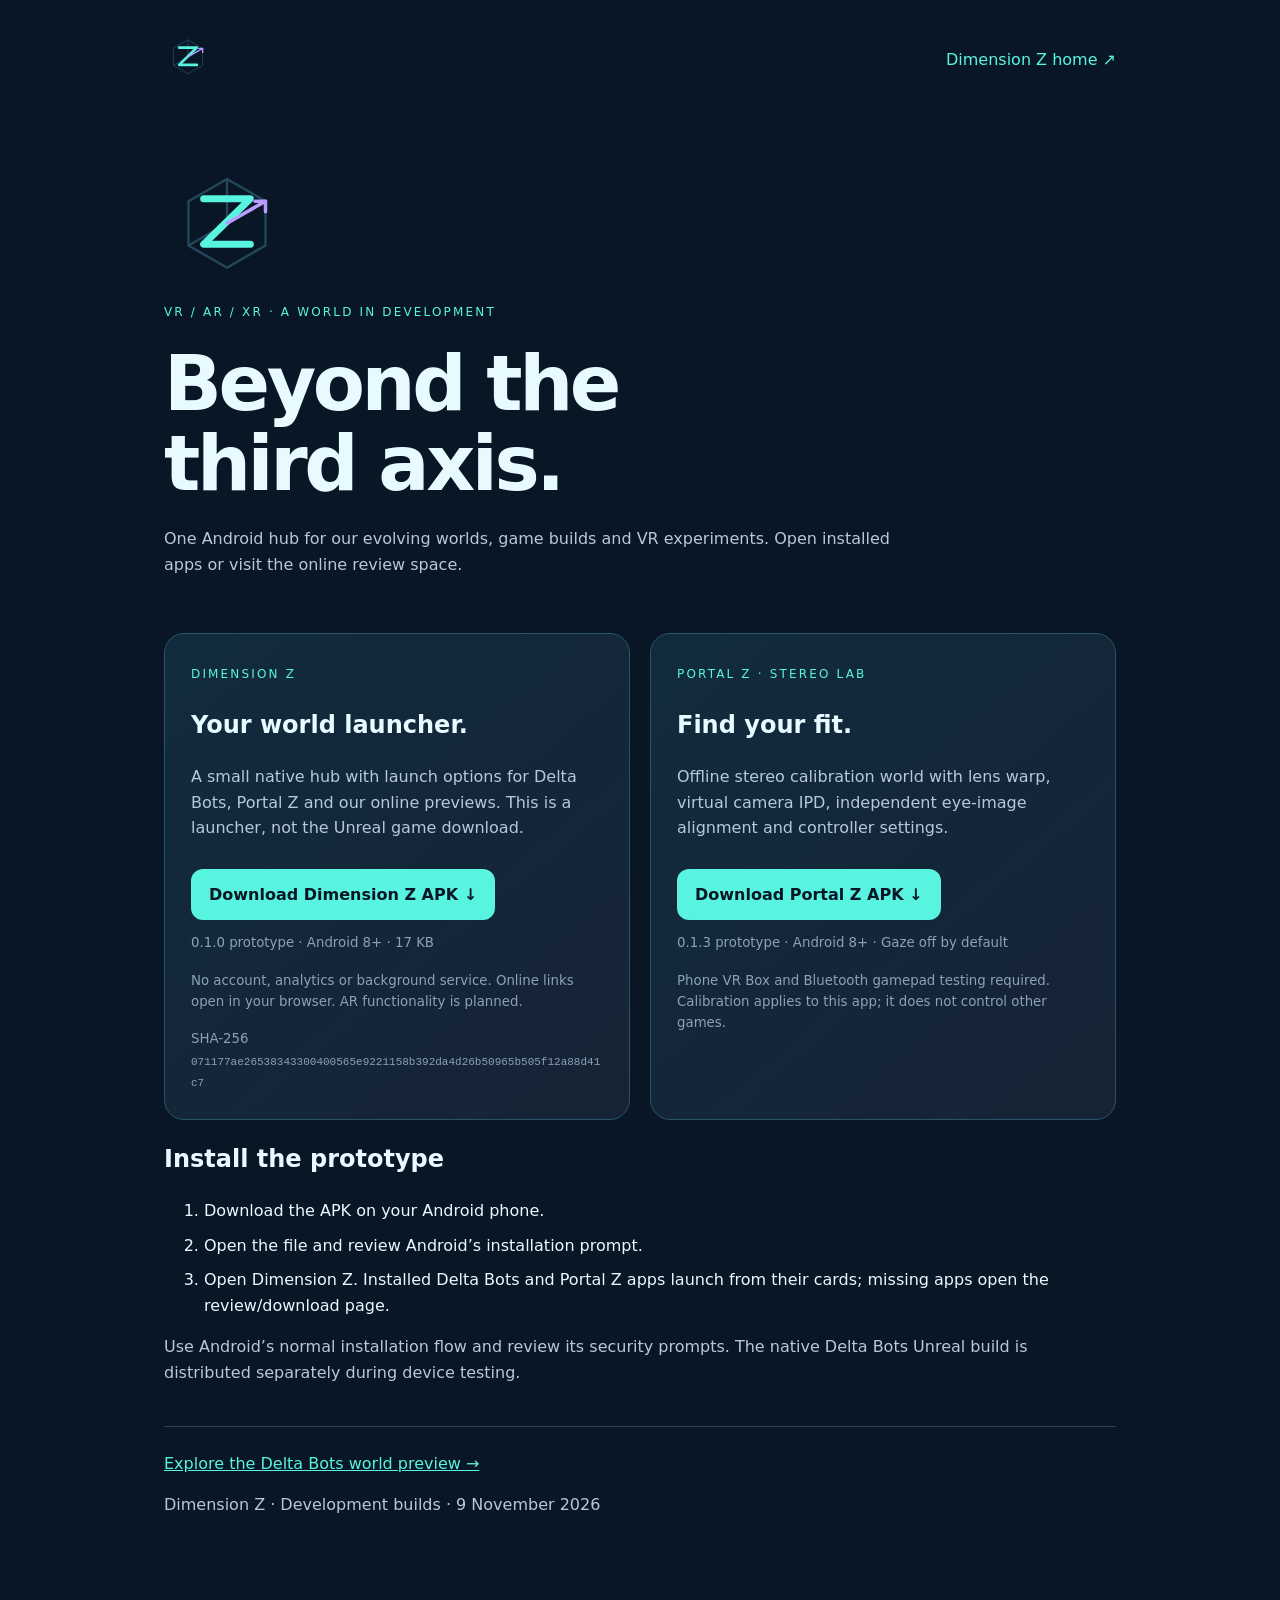
==== docs/downloads/index.html @ 00f0204a "Add Dimension Z Android hub, downloads and reviewed asset bridge" ====
<!doctype html><html lang="en"><head><meta charset="utf-8"><meta name="viewport" content="width=device-width,initial-scale=1"><meta name="theme-color" content="#081625"><meta name="description" content="Download the Dimension Z Android development hub and Portal Z VR calibration prototype."><title>Dimension Z · Get the app</title><link rel="icon" href="dimension-z-logo.svg"><style>
*{box-sizing:border-box}body{margin:0;background:#081625;color:#e7faff;font:16px/1.6 system-ui,sans-serif}main{max-width:1000px;margin:auto;padding:32px 24px 70px}nav{display:flex;align-items:center;justify-content:space-between;gap:20px}nav img{width:48px}a{color:#59f4df}nav a{text-decoration:none}.hero{padding:70px 0 40px;max-width:730px}.hero img{width:126px}.eyebrow{font-size:12px;letter-spacing:.18em;color:#59f4df}h1{font-size:clamp(40px,8vw,76px);line-height:1.05;letter-spacing:-.045em;margin:22px 0}p{color:#b6c8dc}.grid{display:grid;grid-template-columns:repeat(auto-fit,minmax(270px,1fr));gap:20px}.card{background:linear-gradient(140deg,#112b3d,#162335);border:1px solid #28546a;padding:26px;border-radius:20px}.button{display:inline-block;border-radius:12px;background:#59f4df;color:#081625;font-weight:750;padding:13px 18px;text-decoration:none;margin:12px 0}small{display:block;color:#8ca1b7}code{overflow-wrap:anywhere;font-size:11px}footer{margin-top:40px;border-top:1px solid #25475c;padding-top:24px}li{margin:9px 0}a:focus-visible{outline:3px solid #b79cff;outline-offset:5px}
</style></head><body><main><nav><a href="../"><img src="dimension-z-logo.svg" alt="Dimension Z Z-axis logo"></a><a href="https://shopperspot.in/dimension-z/">Dimension Z home ↗</a></nav><section class="hero"><img src="dimension-z-logo.svg" alt="Cyan Z with a violet third-axis arrow"><p class="eyebrow">VR / AR / XR · A WORLD IN DEVELOPMENT</p><h1>Beyond the<br>third axis.</h1><p>One Android hub for our evolving worlds, game builds and VR experiments. Open installed apps or visit the online review space.</p></section><div class="grid"><article class="card"><span class="eyebrow">DIMENSION Z</span><h2>Your world launcher.</h2><p>A small native hub with launch options for Delta Bots, Portal Z and our online previews. This is a launcher, not the Unreal game download.</p><a class="button" href="dimension-z-0.1.0-prototype.apk" download>Download Dimension Z APK ↓</a><small>0.1.0 prototype · Android 8+ · 17 KB</small><p><small>No account, analytics or background service. Online links open in your browser. AR functionality is planned.</small></p><small>SHA-256<br><code>071177ae26538343300400565e9221158b392da4d26b50965b505f12a88d41c7</code></small></article><article class="card"><span class="eyebrow">PORTAL Z · STEREO LAB</span><h2>Find your fit.</h2><p>Offline stereo calibration world with lens warp, virtual camera IPD, independent eye-image alignment and controller settings.</p><a class="button" href="portal-z-0.1.3-prototype.apk" download>Download Portal Z APK ↓</a><small>0.1.3 prototype · Android 8+ · Gaze off by default</small><p><small>Phone VR Box and Bluetooth gamepad testing required. Calibration applies to this app; it does not control other games.</small></p></article></div><section><h2>Install the prototype</h2><ol><li>Download the APK on your Android phone.</li><li>Open the file and review Android’s installation prompt.</li><li>Open Dimension Z. Installed Delta Bots and Portal Z apps launch from their cards; missing apps open the review/download page.</li></ol><p>Use Android’s normal installation flow and review its security prompts. The native Delta Bots Unreal build is distributed separately during device testing.</p></section><footer><a href="../">Explore the Delta Bots world preview →</a><p>Dimension Z · Development builds · 9 November 2026</p></footer></main></body></html>
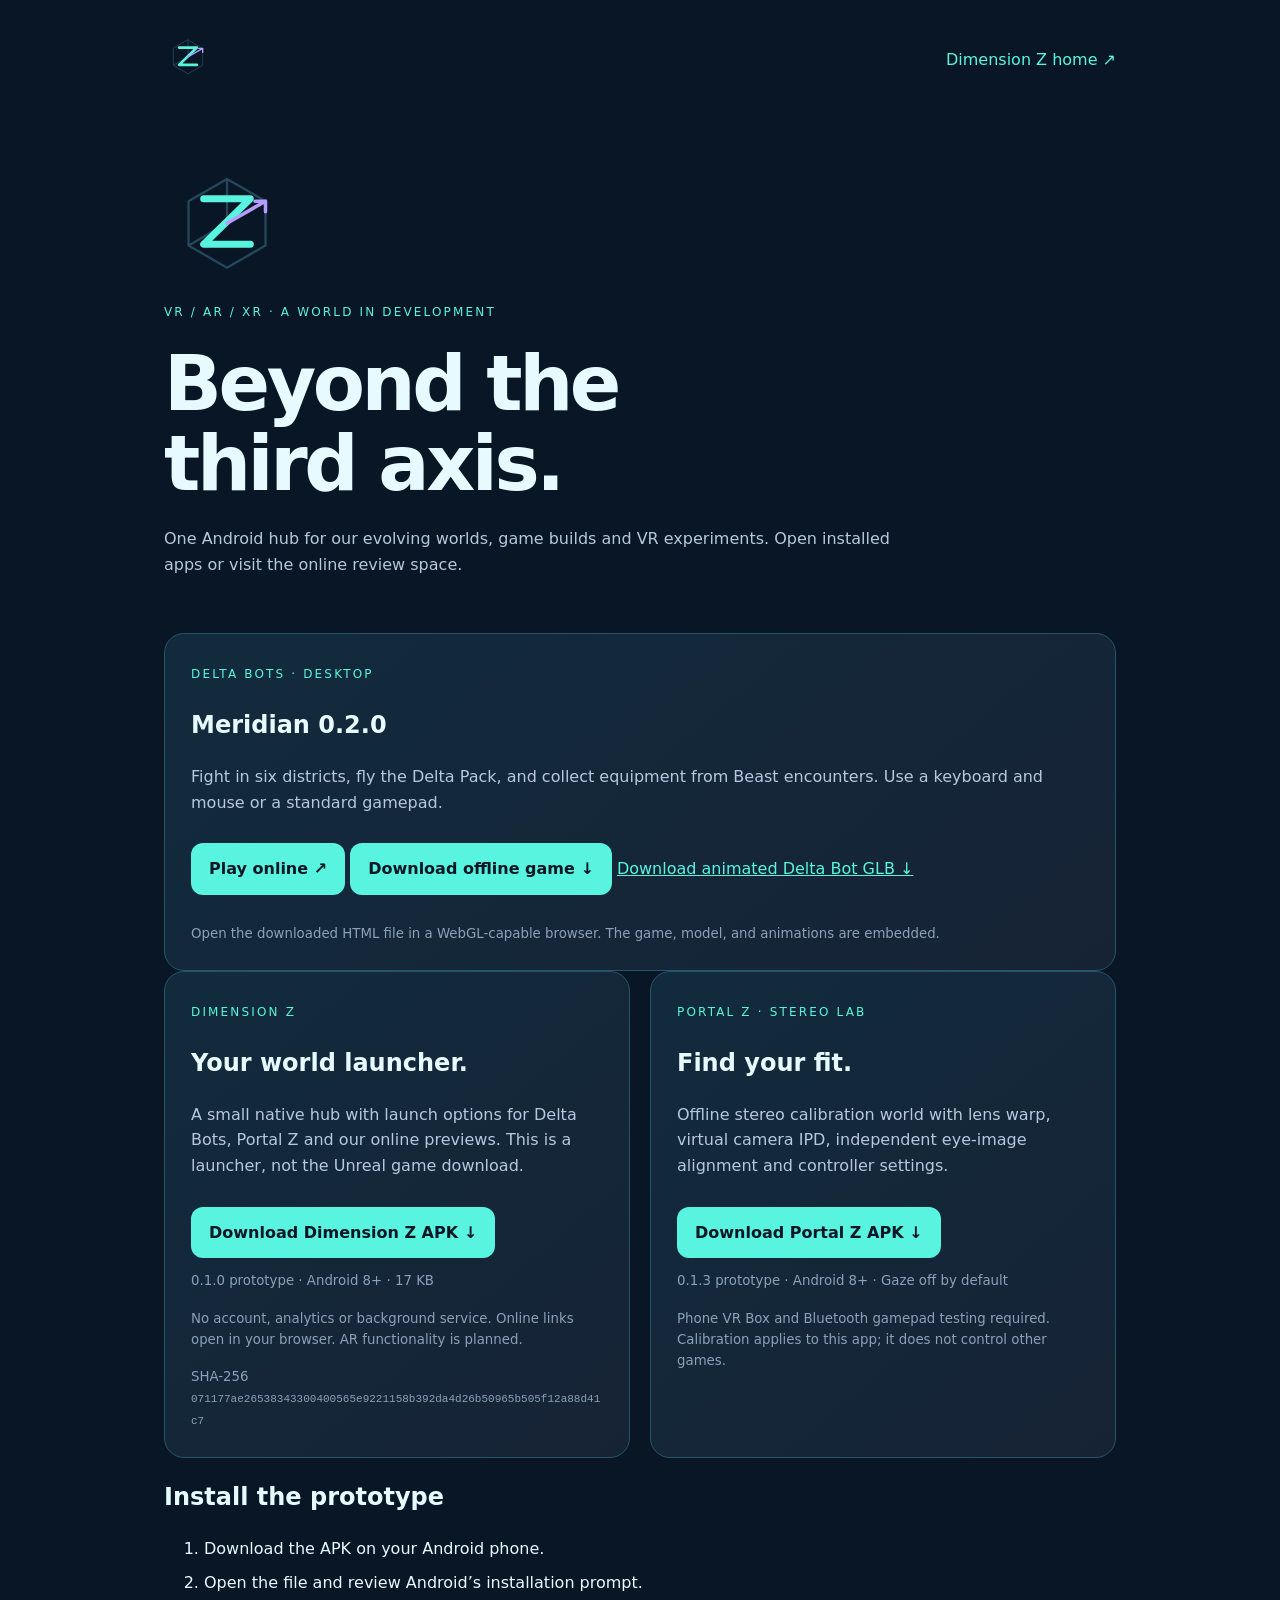
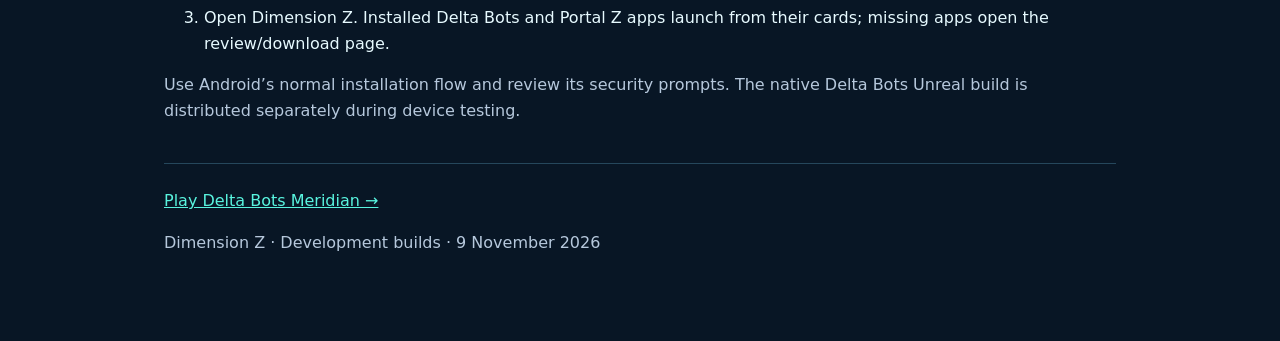
==== commit 1b1cdadc: "Publish Delta Bots Meridian desktop and browser editions" ====
--- a/docs/downloads/index.html
+++ b/docs/downloads/index.html
@@ -1,3 +1,14 @@
 <!doctype html><html lang="en"><head><meta charset="utf-8"><meta name="viewport" content="width=device-width,initial-scale=1"><meta name="theme-color" content="#081625"><meta name="description" content="Download the Dimension Z Android development hub and Portal Z VR calibration prototype."><title>Dimension Z · Get the app</title><link rel="icon" href="dimension-z-logo.svg"><style>
 *{box-sizing:border-box}body{margin:0;background:#081625;color:#e7faff;font:16px/1.6 system-ui,sans-serif}main{max-width:1000px;margin:auto;padding:32px 24px 70px}nav{display:flex;align-items:center;justify-content:space-between;gap:20px}nav img{width:48px}a{color:#59f4df}nav a{text-decoration:none}.hero{padding:70px 0 40px;max-width:730px}.hero img{width:126px}.eyebrow{font-size:12px;letter-spacing:.18em;color:#59f4df}h1{font-size:clamp(40px,8vw,76px);line-height:1.05;letter-spacing:-.045em;margin:22px 0}p{color:#b6c8dc}.grid{display:grid;grid-template-columns:repeat(auto-fit,minmax(270px,1fr));gap:20px}.card{background:linear-gradient(140deg,#112b3d,#162335);border:1px solid #28546a;padding:26px;border-radius:20px}.button{display:inline-block;border-radius:12px;background:#59f4df;color:#081625;font-weight:750;padding:13px 18px;text-decoration:none;margin:12px 0}small{display:block;color:#8ca1b7}code{overflow-wrap:anywhere;font-size:11px}footer{margin-top:40px;border-top:1px solid #25475c;padding-top:24px}li{margin:9px 0}a:focus-visible{outline:3px solid #b79cff;outline-offset:5px}
-</style></head><body><main><nav><a href="../"><img src="dimension-z-logo.svg" alt="Dimension Z Z-axis logo"></a><a href="https://shopperspot.in/dimension-z/">Dimension Z home ↗</a></nav><section class="hero"><img src="dimension-z-logo.svg" alt="Cyan Z with a violet third-axis arrow"><p class="eyebrow">VR / AR / XR · A WORLD IN DEVELOPMENT</p><h1>Beyond the<br>third axis.</h1><p>One Android hub for our evolving worlds, game builds and VR experiments. Open installed apps or visit the online review space.</p></section><div class="grid"><article class="card"><span class="eyebrow">DIMENSION Z</span><h2>Your world launcher.</h2><p>A small native hub with launch options for Delta Bots, Portal Z and our online previews. This is a launcher, not the Unreal game download.</p><a class="button" href="dimension-z-0.1.0-prototype.apk" download>Download Dimension Z APK ↓</a><small>0.1.0 prototype · Android 8+ · 17 KB</small><p><small>No account, analytics or background service. Online links open in your browser. AR functionality is planned.</small></p><small>SHA-256<br><code>071177ae26538343300400565e9221158b392da4d26b50965b505f12a88d41c7</code></small></article><article class="card"><span class="eyebrow">PORTAL Z · STEREO LAB</span><h2>Find your fit.</h2><p>Offline stereo calibration world with lens warp, virtual camera IPD, independent eye-image alignment and controller settings.</p><a class="button" href="portal-z-0.1.3-prototype.apk" download>Download Portal Z APK ↓</a><small>0.1.3 prototype · Android 8+ · Gaze off by default</small><p><small>Phone VR Box and Bluetooth gamepad testing required. Calibration applies to this app; it does not control other games.</small></p></article></div><section><h2>Install the prototype</h2><ol><li>Download the APK on your Android phone.</li><li>Open the file and review Android’s installation prompt.</li><li>Open Dimension Z. Installed Delta Bots and Portal Z apps launch from their cards; missing apps open the review/download page.</li></ol><p>Use Android’s normal installation flow and review its security prompts. The native Delta Bots Unreal build is distributed separately during device testing.</p></section><footer><a href="../">Explore the Delta Bots world preview →</a><p>Dimension Z · Development builds · 9 November 2026</p></footer></main></body></html>
+</style></head><body><main><nav><a href="../"><img src="dimension-z-logo.svg" alt="Dimension Z Z-axis logo"></a><a href="https://shopperspot.in/dimension-z/">Dimension Z home ↗</a></nav><section class="hero"><img src="dimension-z-logo.svg" alt="Cyan Z with a violet third-axis arrow"><p class="eyebrow">VR / AR / XR · A WORLD IN DEVELOPMENT</p><h1>Beyond the<br>third axis.</h1><p>One Android hub for our evolving worlds, game builds and VR experiments. Open installed apps or visit the online review space.</p></section><!-- MERIDIAN DOWNLOADS -->
+<section class="card" aria-labelledby="meridian-heading">
+  <span class="eyebrow">DELTA BOTS · DESKTOP</span>
+  <h2 id="meridian-heading">Meridian 0.2.0</h2>
+  <p>Fight in six districts, fly the Delta Pack, and collect equipment from Beast encounters. Use a keyboard and mouse or a standard gamepad.</p>
+  <p><a class="button" href="../">Play online ↗</a>
+    <a class="button" href="Delta-Bots-Meridian-Desktop.html" download>Download offline game ↓</a>
+    <a href="../models/delta-meridian.glb" download>Download animated Delta Bot GLB ↓</a></p>
+  <small>Open the downloaded HTML file in a WebGL-capable browser. The game, model, and animations are embedded.</small>
+</section>
+<!-- END MERIDIAN DOWNLOADS -->
+<div class="grid"><article class="card"><span class="eyebrow">DIMENSION Z</span><h2>Your world launcher.</h2><p>A small native hub with launch options for Delta Bots, Portal Z and our online previews. This is a launcher, not the Unreal game download.</p><a class="button" href="dimension-z-0.1.0-prototype.apk" download>Download Dimension Z APK ↓</a><small>0.1.0 prototype · Android 8+ · 17 KB</small><p><small>No account, analytics or background service. Online links open in your browser. AR functionality is planned.</small></p><small>SHA-256<br><code>071177ae26538343300400565e9221158b392da4d26b50965b505f12a88d41c7</code></small></article><article class="card"><span class="eyebrow">PORTAL Z · STEREO LAB</span><h2>Find your fit.</h2><p>Offline stereo calibration world with lens warp, virtual camera IPD, independent eye-image alignment and controller settings.</p><a class="button" href="portal-z-0.1.3-prototype.apk" download>Download Portal Z APK ↓</a><small>0.1.3 prototype · Android 8+ · Gaze off by default</small><p><small>Phone VR Box and Bluetooth gamepad testing required. Calibration applies to this app; it does not control other games.</small></p></article></div><section><h2>Install the prototype</h2><ol><li>Download the APK on your Android phone.</li><li>Open the file and review Android’s installation prompt.</li><li>Open Dimension Z. Installed Delta Bots and Portal Z apps launch from their cards; missing apps open the review/download page.</li></ol><p>Use Android’s normal installation flow and review its security prompts. The native Delta Bots Unreal build is distributed separately during device testing.</p></section><footer><a href="../">Play Delta Bots Meridian →</a><p>Dimension Z · Development builds · 9 November 2026</p></footer></main></body></html>
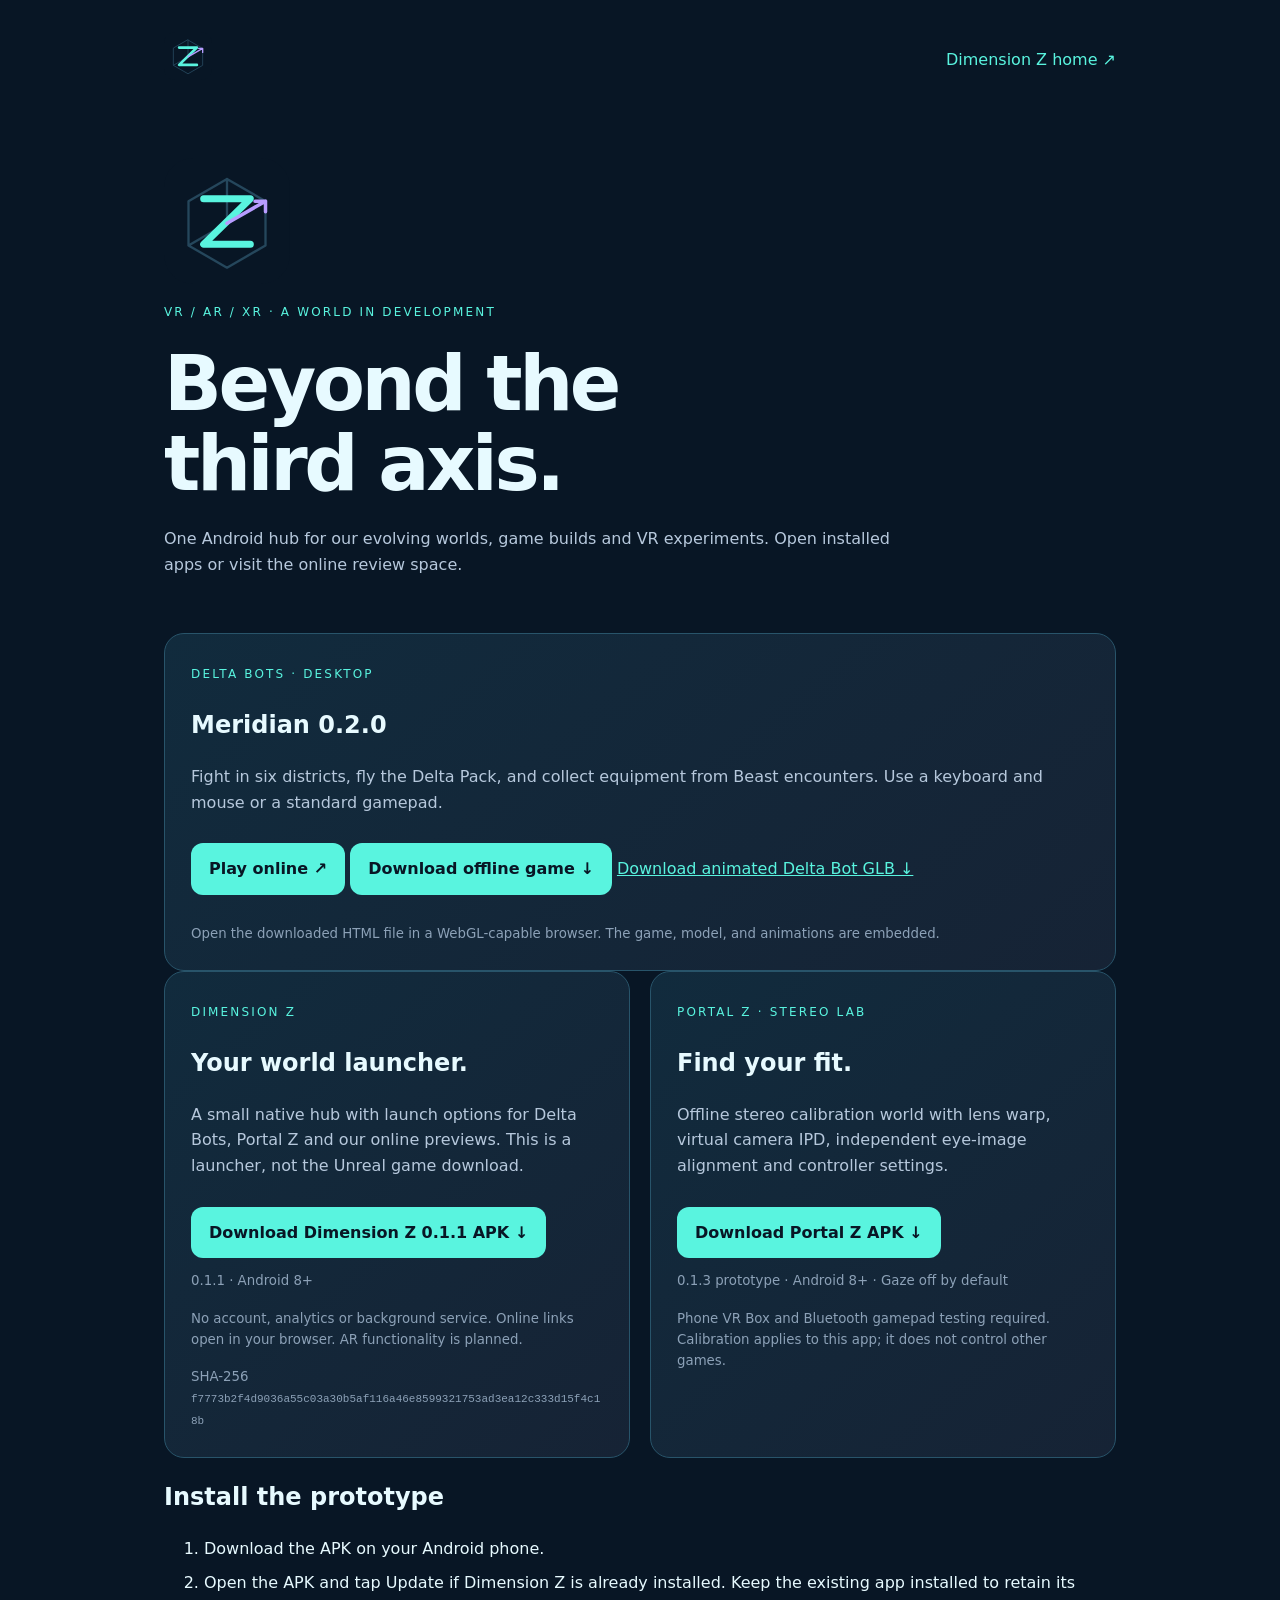
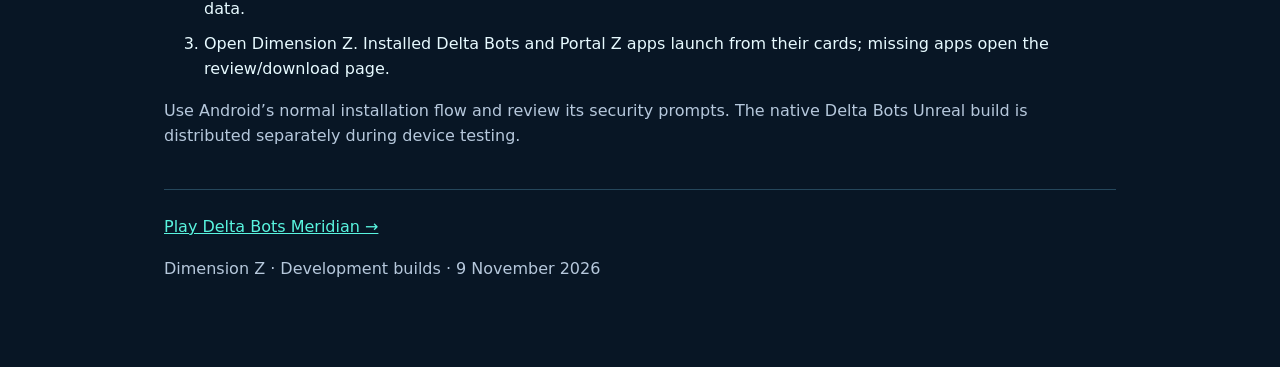
==== commit 2333e890: "Publish the signed Dimension Z Android hub update" ====
--- a/docs/downloads/index.html
+++ b/docs/downloads/index.html
@@ -11,4 +11,4 @@
   <small>Open the downloaded HTML file in a WebGL-capable browser. The game, model, and animations are embedded.</small>
 </section>
 <!-- END MERIDIAN DOWNLOADS -->
-<div class="grid"><article class="card"><span class="eyebrow">DIMENSION Z</span><h2>Your world launcher.</h2><p>A small native hub with launch options for Delta Bots, Portal Z and our online previews. This is a launcher, not the Unreal game download.</p><a class="button" href="dimension-z-0.1.0-prototype.apk" download>Download Dimension Z APK ↓</a><small>0.1.0 prototype · Android 8+ · 17 KB</small><p><small>No account, analytics or background service. Online links open in your browser. AR functionality is planned.</small></p><small>SHA-256<br><code>071177ae26538343300400565e9221158b392da4d26b50965b505f12a88d41c7</code></small></article><article class="card"><span class="eyebrow">PORTAL Z · STEREO LAB</span><h2>Find your fit.</h2><p>Offline stereo calibration world with lens warp, virtual camera IPD, independent eye-image alignment and controller settings.</p><a class="button" href="portal-z-0.1.3-prototype.apk" download>Download Portal Z APK ↓</a><small>0.1.3 prototype · Android 8+ · Gaze off by default</small><p><small>Phone VR Box and Bluetooth gamepad testing required. Calibration applies to this app; it does not control other games.</small></p></article></div><section><h2>Install the prototype</h2><ol><li>Download the APK on your Android phone.</li><li>Open the file and review Android’s installation prompt.</li><li>Open Dimension Z. Installed Delta Bots and Portal Z apps launch from their cards; missing apps open the review/download page.</li></ol><p>Use Android’s normal installation flow and review its security prompts. The native Delta Bots Unreal build is distributed separately during device testing.</p></section><footer><a href="../">Play Delta Bots Meridian →</a><p>Dimension Z · Development builds · 9 November 2026</p></footer></main></body></html>
+<div class="grid"><article class="card"><span class="eyebrow">DIMENSION Z</span><h2>Your world launcher.</h2><p>A small native hub with launch options for Delta Bots, Portal Z and our online previews. This is a launcher, not the Unreal game download.</p><a class="button" href="dimension-z-0.1.1.apk" download>Download Dimension Z 0.1.1 APK ↓</a><small>0.1.1 · Android 8+</small><p><small>No account, analytics or background service. Online links open in your browser. AR functionality is planned.</small></p><small>SHA-256<br><code>f7773b2f4d9036a55c03a30b5af116a46e8599321753ad3ea12c333d15f4c18b</code></small></article><article class="card"><span class="eyebrow">PORTAL Z · STEREO LAB</span><h2>Find your fit.</h2><p>Offline stereo calibration world with lens warp, virtual camera IPD, independent eye-image alignment and controller settings.</p><a class="button" href="portal-z-0.1.3-prototype.apk" download>Download Portal Z APK ↓</a><small>0.1.3 prototype · Android 8+ · Gaze off by default</small><p><small>Phone VR Box and Bluetooth gamepad testing required. Calibration applies to this app; it does not control other games.</small></p></article></div><section><h2>Install the prototype</h2><ol><li>Download the APK on your Android phone.</li><li>Open the APK and tap Update if Dimension Z is already installed. Keep the existing app installed to retain its data.</li><li>Open Dimension Z. Installed Delta Bots and Portal Z apps launch from their cards; missing apps open the review/download page.</li></ol><p>Use Android’s normal installation flow and review its security prompts. The native Delta Bots Unreal build is distributed separately during device testing.</p></section><footer><a href="../">Play Delta Bots Meridian →</a><p>Dimension Z · Development builds · 9 November 2026</p></footer></main></body></html>
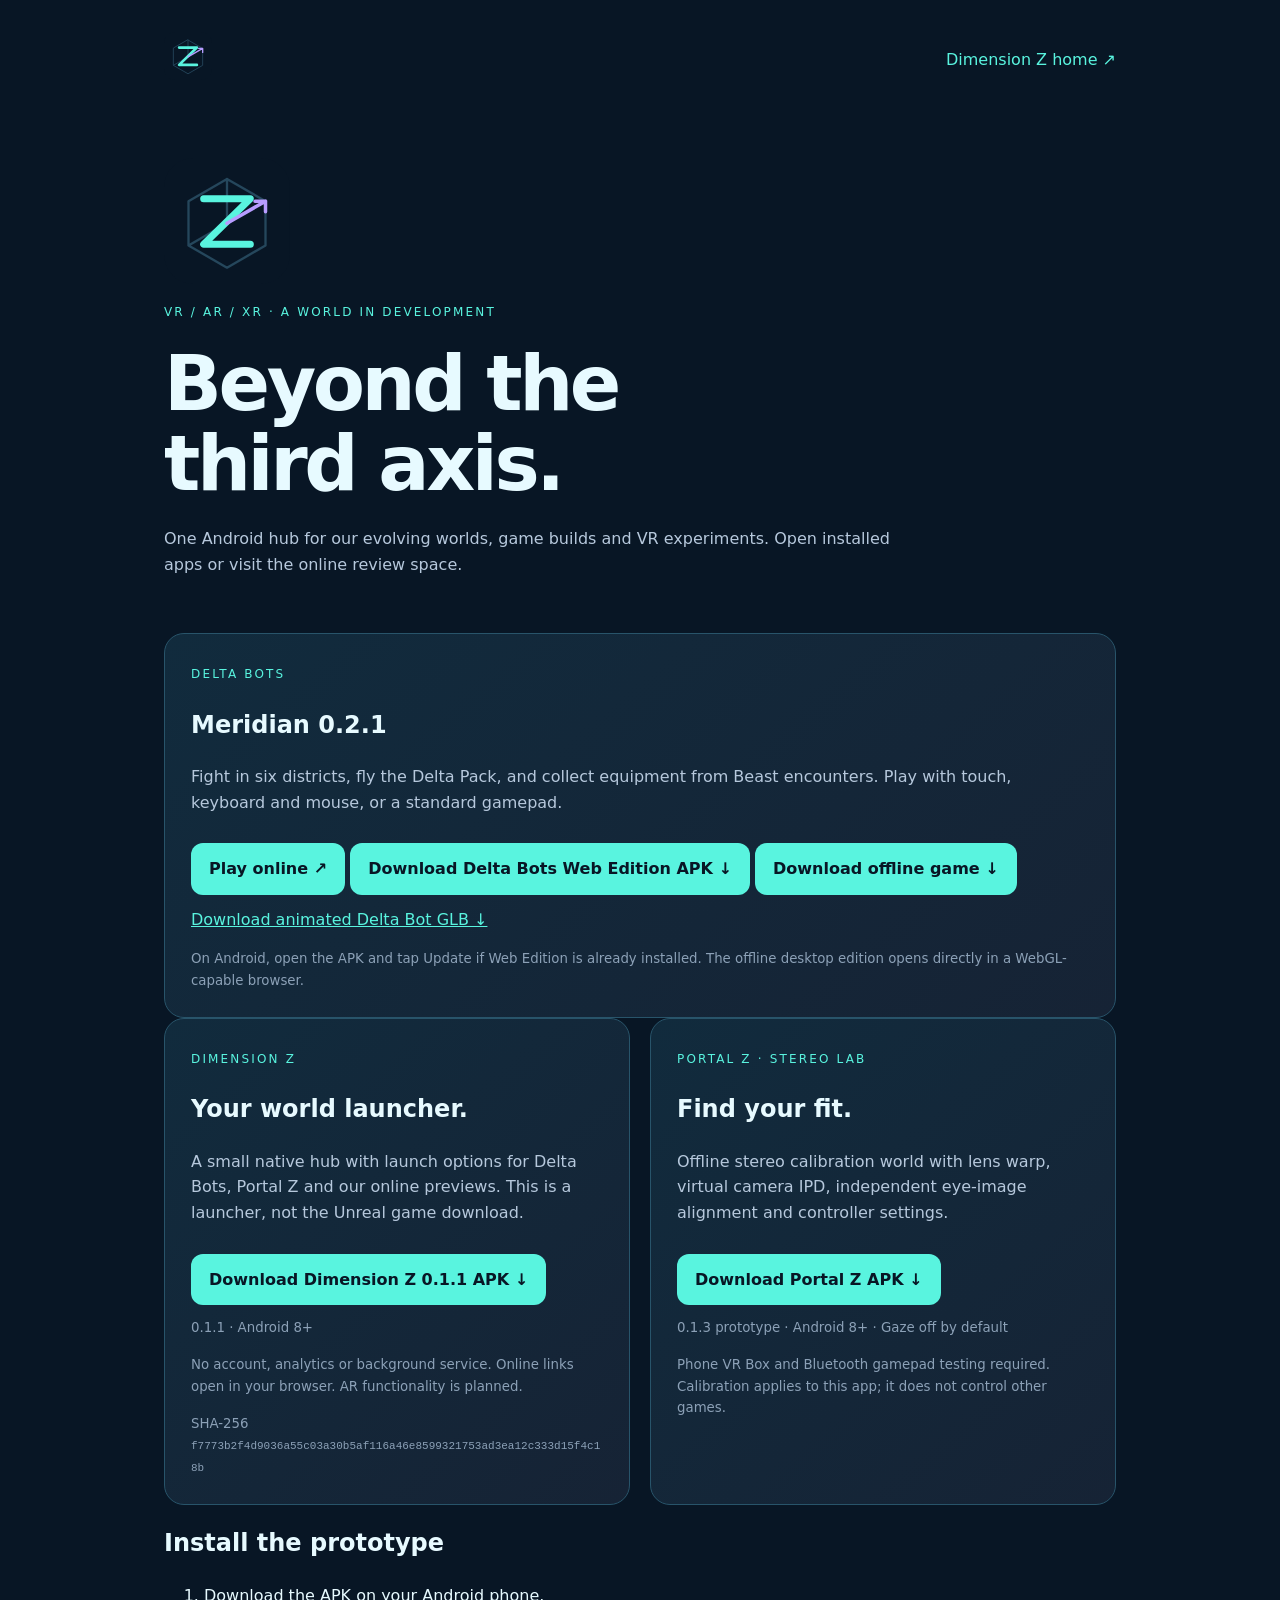
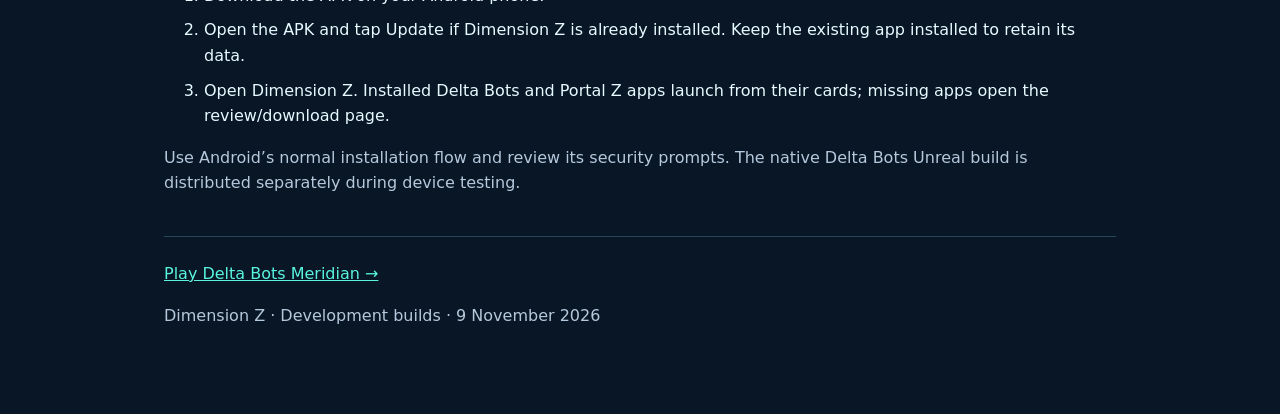
==== commit 8b40cf9f: "Publish Meridian touch controls and signed Android Web Edition update" ====
--- a/docs/downloads/index.html
+++ b/docs/downloads/index.html
@@ -2,13 +2,14 @@
 *{box-sizing:border-box}body{margin:0;background:#081625;color:#e7faff;font:16px/1.6 system-ui,sans-serif}main{max-width:1000px;margin:auto;padding:32px 24px 70px}nav{display:flex;align-items:center;justify-content:space-between;gap:20px}nav img{width:48px}a{color:#59f4df}nav a{text-decoration:none}.hero{padding:70px 0 40px;max-width:730px}.hero img{width:126px}.eyebrow{font-size:12px;letter-spacing:.18em;color:#59f4df}h1{font-size:clamp(40px,8vw,76px);line-height:1.05;letter-spacing:-.045em;margin:22px 0}p{color:#b6c8dc}.grid{display:grid;grid-template-columns:repeat(auto-fit,minmax(270px,1fr));gap:20px}.card{background:linear-gradient(140deg,#112b3d,#162335);border:1px solid #28546a;padding:26px;border-radius:20px}.button{display:inline-block;border-radius:12px;background:#59f4df;color:#081625;font-weight:750;padding:13px 18px;text-decoration:none;margin:12px 0}small{display:block;color:#8ca1b7}code{overflow-wrap:anywhere;font-size:11px}footer{margin-top:40px;border-top:1px solid #25475c;padding-top:24px}li{margin:9px 0}a:focus-visible{outline:3px solid #b79cff;outline-offset:5px}
 </style></head><body><main><nav><a href="../"><img src="dimension-z-logo.svg" alt="Dimension Z Z-axis logo"></a><a href="https://shopperspot.in/dimension-z/">Dimension Z home ↗</a></nav><section class="hero"><img src="dimension-z-logo.svg" alt="Cyan Z with a violet third-axis arrow"><p class="eyebrow">VR / AR / XR · A WORLD IN DEVELOPMENT</p><h1>Beyond the<br>third axis.</h1><p>One Android hub for our evolving worlds, game builds and VR experiments. Open installed apps or visit the online review space.</p></section><!-- MERIDIAN DOWNLOADS -->
 <section class="card" aria-labelledby="meridian-heading">
-  <span class="eyebrow">DELTA BOTS · DESKTOP</span>
-  <h2 id="meridian-heading">Meridian 0.2.0</h2>
-  <p>Fight in six districts, fly the Delta Pack, and collect equipment from Beast encounters. Use a keyboard and mouse or a standard gamepad.</p>
+  <span class="eyebrow">DELTA BOTS</span>
+  <h2 id="meridian-heading">Meridian 0.2.1</h2>
+  <p>Fight in six districts, fly the Delta Pack, and collect equipment from Beast encounters. Play with touch, keyboard and mouse, or a standard gamepad.</p>
   <p><a class="button" href="../">Play online ↗</a>
+    <a class="button" href="deltabots-web-edition-0.2.apk" download>Download Delta Bots Web Edition APK ↓</a>
     <a class="button" href="Delta-Bots-Meridian-Desktop.html" download>Download offline game ↓</a>
     <a href="../models/delta-meridian.glb" download>Download animated Delta Bot GLB ↓</a></p>
-  <small>Open the downloaded HTML file in a WebGL-capable browser. The game, model, and animations are embedded.</small>
+  <small>On Android, open the APK and tap Update if Web Edition is already installed. The offline desktop edition opens directly in a WebGL-capable browser.</small>
 </section>
 <!-- END MERIDIAN DOWNLOADS -->
 <div class="grid"><article class="card"><span class="eyebrow">DIMENSION Z</span><h2>Your world launcher.</h2><p>A small native hub with launch options for Delta Bots, Portal Z and our online previews. This is a launcher, not the Unreal game download.</p><a class="button" href="dimension-z-0.1.1.apk" download>Download Dimension Z 0.1.1 APK ↓</a><small>0.1.1 · Android 8+</small><p><small>No account, analytics or background service. Online links open in your browser. AR functionality is planned.</small></p><small>SHA-256<br><code>f7773b2f4d9036a55c03a30b5af116a46e8599321753ad3ea12c333d15f4c18b</code></small></article><article class="card"><span class="eyebrow">PORTAL Z · STEREO LAB</span><h2>Find your fit.</h2><p>Offline stereo calibration world with lens warp, virtual camera IPD, independent eye-image alignment and controller settings.</p><a class="button" href="portal-z-0.1.3-prototype.apk" download>Download Portal Z APK ↓</a><small>0.1.3 prototype · Android 8+ · Gaze off by default</small><p><small>Phone VR Box and Bluetooth gamepad testing required. Calibration applies to this app; it does not control other games.</small></p></article></div><section><h2>Install the prototype</h2><ol><li>Download the APK on your Android phone.</li><li>Open the APK and tap Update if Dimension Z is already installed. Keep the existing app installed to retain its data.</li><li>Open Dimension Z. Installed Delta Bots and Portal Z apps launch from their cards; missing apps open the review/download page.</li></ol><p>Use Android’s normal installation flow and review its security prompts. The native Delta Bots Unreal build is distributed separately during device testing.</p></section><footer><a href="../">Play Delta Bots Meridian →</a><p>Dimension Z · Development builds · 9 November 2026</p></footer></main></body></html>
